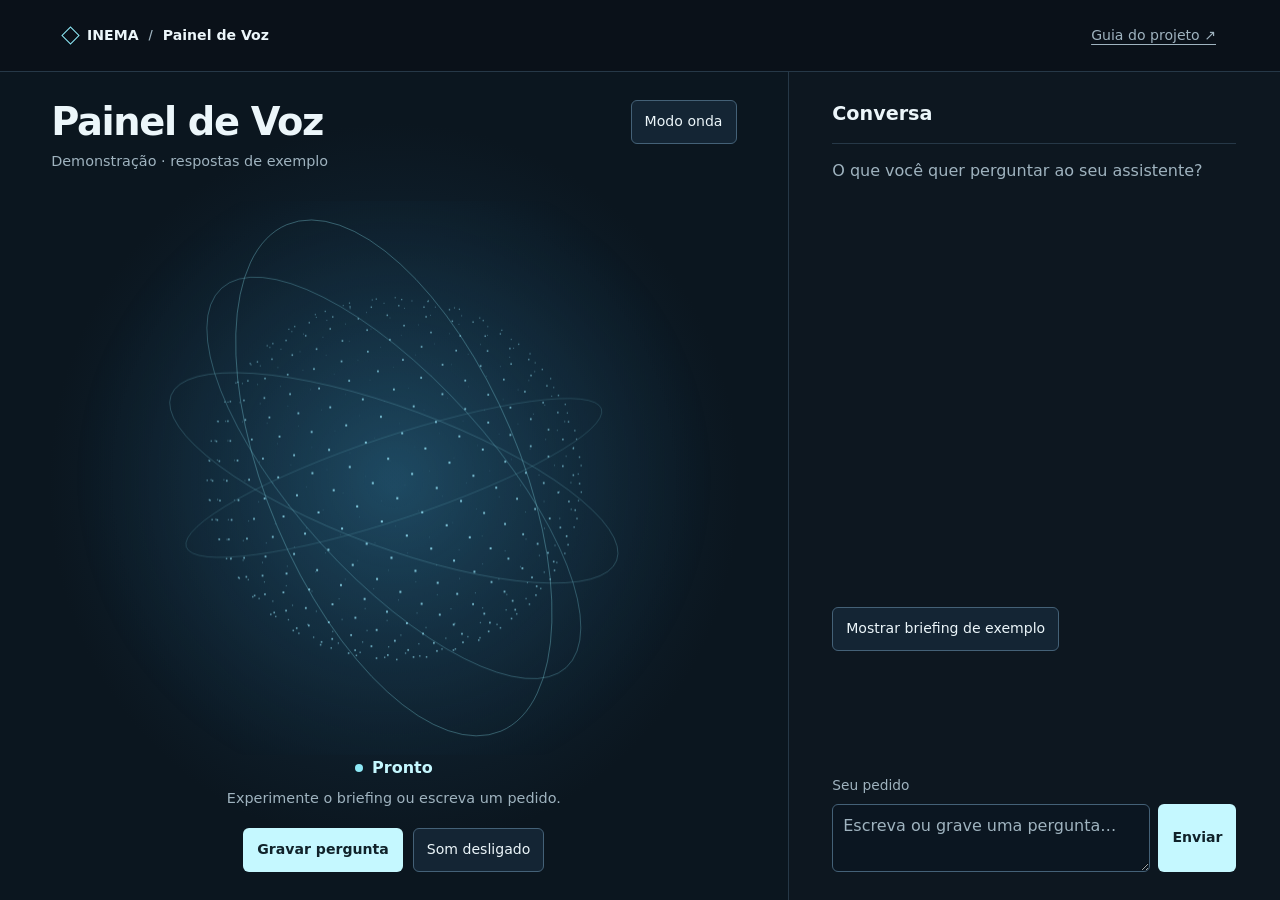
==== app/index.html @ 2c995bd8 "Cria Painel de Voz holográfico para assistentes locais" ====
<!doctype html>
<html lang="pt-BR">
<meta charset="utf-8">
<meta name="viewport" content="width=device-width, initial-scale=1">
<meta name="theme-color" content="#0a1119">
<title>Painel de Voz · INEMA</title>
<link rel="stylesheet" href="style.css">
<header class="top">
  <a href="../guia/" class="brand"><span aria-hidden="true"></span> INEMA <small> / </small> Painel de Voz</a>
  <a href="../guia/">Guia do projeto ↗</a>
</header>
<main>
  <section class="stage" aria-labelledby="title">
    <div class="stage-top">
      <div><h1 id="title">Painel de Voz</h1><p id="mode">Demonstração · respostas de exemplo</p></div>
      <button id="visual" type="button" aria-pressed="false">Modo onda</button>
    </div>
    <canvas id="hologram" aria-hidden="true"></canvas>
    <div class="instrument">
      <div class="signal"><span></span><strong id="state" role="status">Pronto</strong></div>
      <p id="hint">Experimente o briefing ou escreva um pedido.</p>
      <div class="actions">
        <button id="mic" type="button" aria-pressed="false">Gravar pergunta</button>
        <button id="voice" type="button" aria-pressed="false">Som desligado</button>
      </div>
    </div>
  </section>
  <section class="conversation" aria-labelledby="conversation-title">
    <h2 id="conversation-title">Conversa</h2>
    <div id="log" role="log" aria-label="Mensagens da conversa"><p class="empty">O que você quer perguntar ao seu assistente?</p></div>
    <button id="example" type="button">Mostrar briefing de exemplo</button>
    <form>
      <label for="message">Seu pedido</label>
      <div class="composer"><textarea rows="2" id="message" maxlength="4000" placeholder="Escreva ou grave uma pergunta…" required></textarea><button id="send" type="submit">Enviar</button></div>
    </form>
  </section>
</main>
<script type="module" src="panel.js"></script>
</html>
---- app/style.css ----
:root{color-scheme:dark;--bg:#0a1119;--deep:#0d1720;--line:#263847;--text:#ecf6fa;--dim:#9fb3bf;--signal:#8ee9f6;--accent:#c5f8ff;font:16px/1.5 system-ui,sans-serif}
*{box-sizing:border-box}
body{margin:0;background:var(--bg);color:var(--text)}
a{color:inherit;text-underline-offset:.27em}
a,button,textarea{-webkit-tap-highlight-color:transparent}
:focus-visible{outline:2px solid var(--accent);outline-offset:4px}
.top{display:flex;align-items:center;justify-content:space-between;gap:12px;padding:20px clamp(16px,5vw,64px);min-height:72px;border-bottom:1px solid var(--line);font-size:.88rem}
.brand{display:flex;align-items:center;gap:10px;text-decoration:none;font-weight:700}
.brand span{display:inline-block;width:13px;height:13px;transform:rotate(45deg);border:1px solid var(--signal)}
.brand small,.top>a:last-child{color:var(--dim)}
main{display:grid;grid-template-columns:minmax(0,1.6fr) minmax(300px,1fr);min-height:calc(100vh - 72px)}
.stage{min-height:620px;display:grid;grid-template-rows:auto minmax(245px,1fr) auto;position:relative;background:radial-gradient(ellipse at center,#153044 0%,#0b161f 62%);overflow:hidden}
.stage-top,.instrument{position:relative;z-index:1;padding:28px clamp(16px,4vw,52px)}
.stage-top{display:flex;align-items:flex-start;justify-content:space-between;gap:12px}
h1,h2,p{margin:0}h1{font-size:clamp(1.6rem,3vw,2.7rem);line-height:1.12;letter-spacing:-.035em}
#mode,#hint{color:var(--dim);font-size:.9rem;margin-top:8px}
canvas{width:100%;height:100%;min-height:0;display:block}
.instrument{text-align:center;padding-top:0}
.signal{display:inline-flex;align-items:center;gap:9px;color:var(--accent)}
.signal span{height:8px;width:8px;border-radius:50%;background:var(--signal)}
[data-state=error] .signal span{background:#ffc58f;box-shadow:none}
.actions{display:flex;justify-content:center;flex-wrap:wrap;gap:10px;margin-top:18px}
button{border:1px solid #446177;border-radius:6px;background:#142534;color:var(--text);padding:9px 13px;min-height:44px;font:inherit;font-size:.88rem;cursor:pointer}
button:hover{background:#203b51}
button:disabled{opacity:.6;cursor:wait}
button[aria-pressed=true]{border-color:var(--signal)}
#mic,#send{background:var(--accent);border-color:transparent;color:#10222a;font-weight:750}
#mic:hover,#send:hover{background:#fff}
.conversation{min-width:0;padding:28px clamp(16px,3.4vw,44px);background:var(--deep);border-left:1px solid var(--line);display:flex;flex-direction:column;gap:14px}
h2{font-size:1.2rem}
#log{border-top:1px solid var(--line);height:clamp(180px,50vh,480px);overflow:auto;padding:15px 4px 15px 0;scrollbar-color:#466273 transparent}
.empty{color:var(--dim)}
.message{border-bottom:1px solid var(--line);padding:12px 0;overflow-wrap:anywhere}
.message strong{display:block;font-size:.82rem;color:var(--signal);margin-bottom:4px}
.message[data-role=user] strong{color:#d9c9fc}
.message p{white-space:pre-wrap}
#example{align-self:flex-start}
form{margin-top:auto}
label{display:block;font-size:.86rem;color:var(--dim);margin-bottom:8px}
.composer{display:flex;align-items:stretch;gap:8px}
textarea{width:100%;min-width:0;resize:vertical;border:1px solid #446177;background:#0b1621;padding:9px 10px;border-radius:6px;color:inherit;font:inherit}
textarea::placeholder{color:#9fb3bf}
@media(max-width:760px){main{display:block}.stage{min-height:490px}.stage-top,.instrument,.conversation{padding:18px 16px}.conversation{border-left:0;border-top:1px solid var(--line)}#log{height:230px}}
@media(max-width:380px){.brand{gap:7px}.top{font-size:.78rem}}
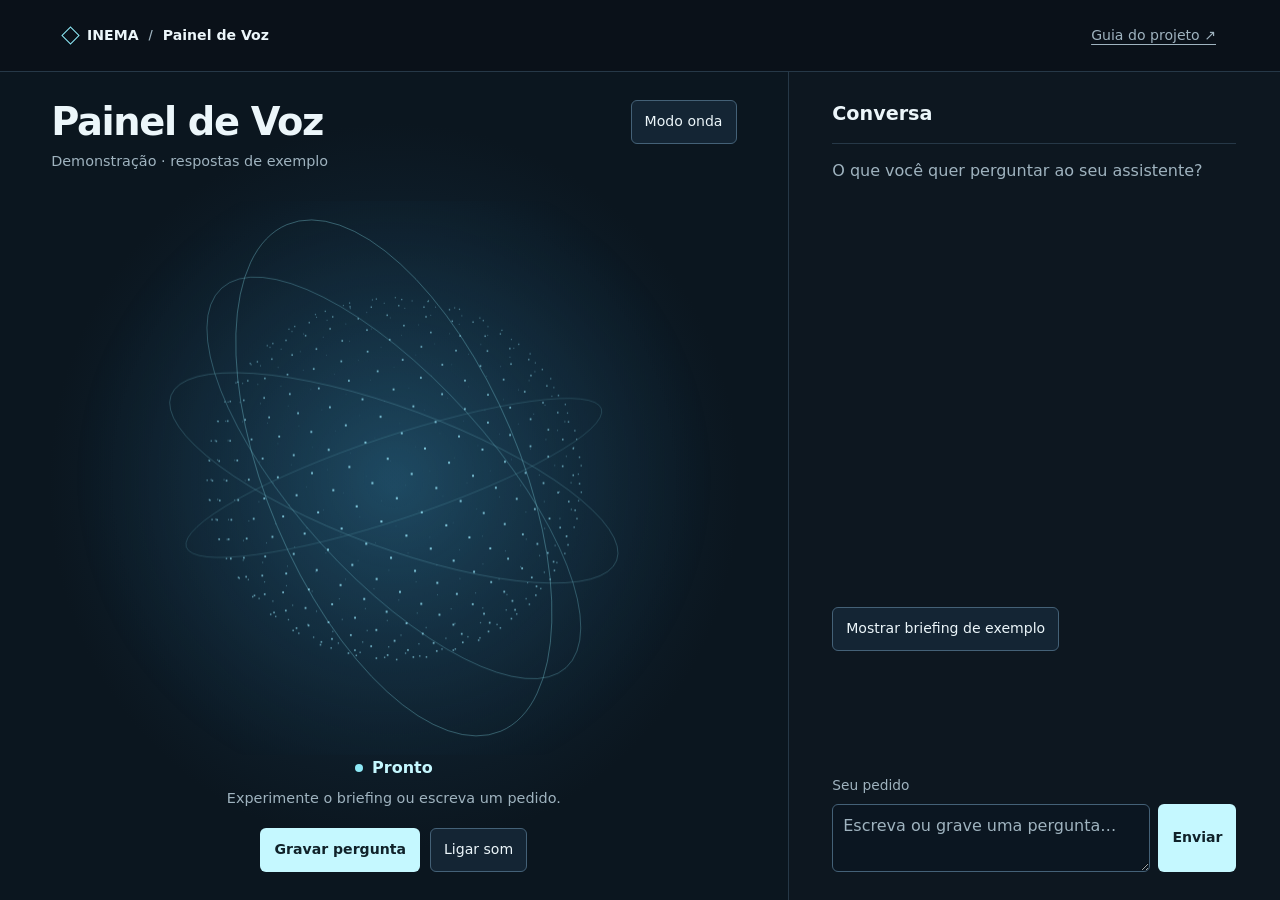
==== commit 2f1ef123: "Esclarece a demonstração e completa o guia de instalação" ====
--- a/app/index.html
+++ b/app/index.html
@@ -21,7 +21,7 @@
       <p id="hint">Experimente o briefing ou escreva um pedido.</p>
       <div class="actions">
         <button id="mic" type="button" aria-pressed="false">Gravar pergunta</button>
-        <button id="voice" type="button" aria-pressed="false">Som desligado</button>
+        <button id="voice" type="button" aria-pressed="false">Ligar som</button>
       </div>
     </div>
   </section>
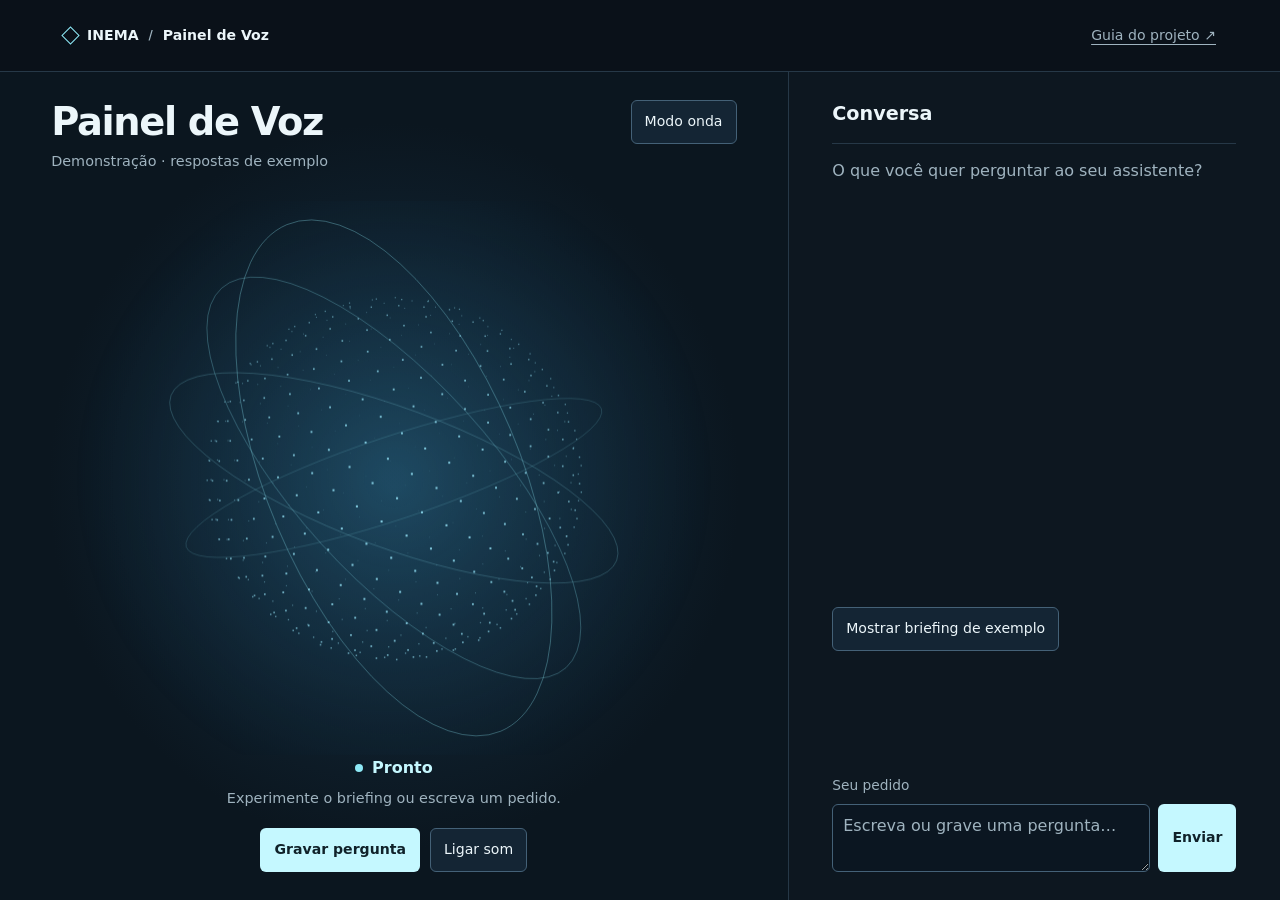
==== commit 1fd50469: "Inclui instalação do português e exercício de plugin" ====
--- a/app/index.html
+++ b/app/index.html
@@ -18,8 +18,9 @@
     <canvas id="hologram" aria-hidden="true"></canvas>
     <div class="instrument">
       <div class="signal"><span></span><strong id="state" role="status">Pronto</strong></div>
-      <p id="hint">Experimente o briefing ou escreva um pedido.</p>
+      <p id="hint" aria-live="polite">Experimente o briefing ou escreva um pedido.</p>
       <div class="actions">
+        <button id="language" type="button" hidden>Baixar português para o microfone</button>
         <button id="mic" type="button" aria-pressed="false">Gravar pergunta</button>
         <button id="voice" type="button" aria-pressed="false">Ligar som</button>
       </div>
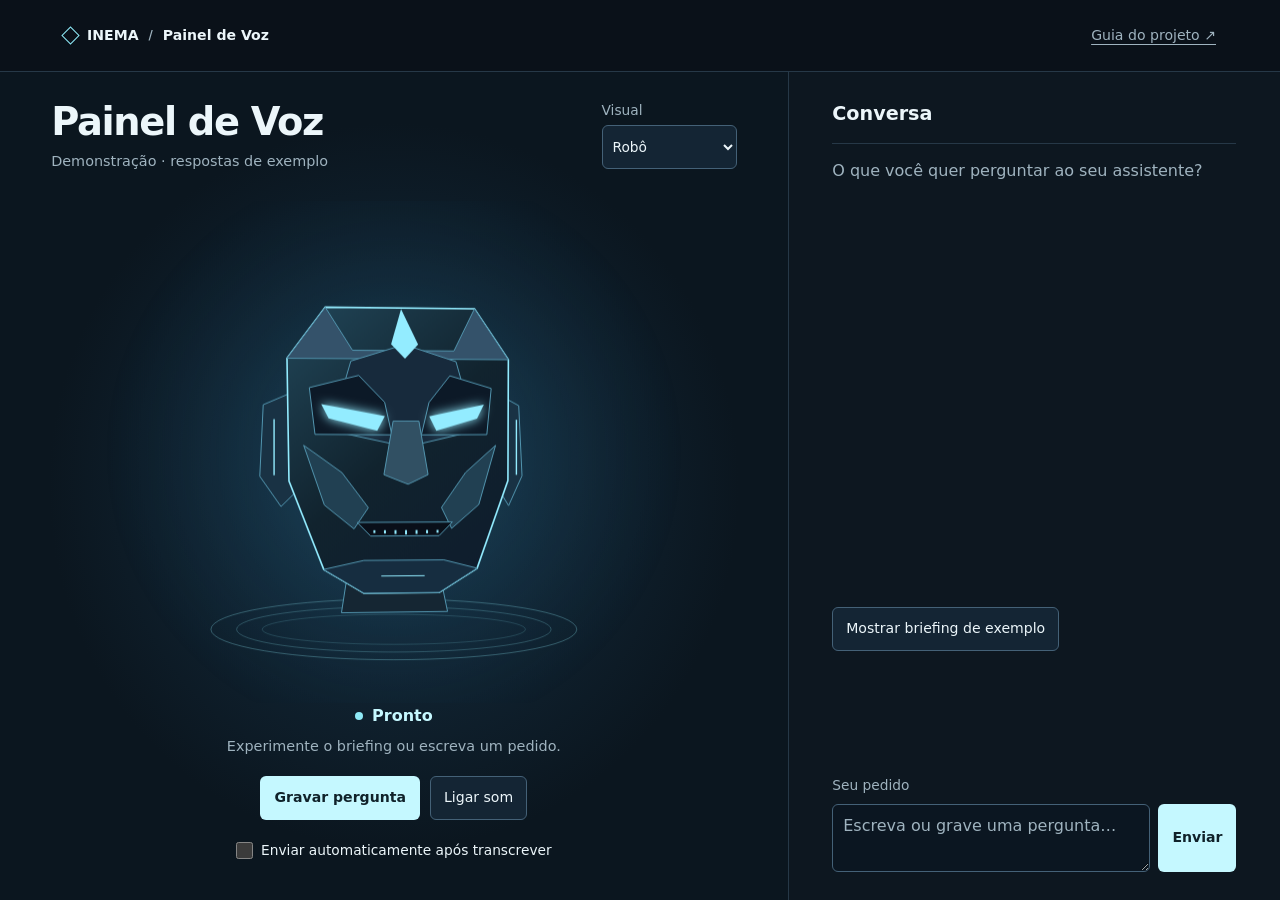
==== commit 4e071920: "Adiciona envio por voz opcional e avatares reativos ao áudio" ====
--- a/app/index.html
+++ b/app/index.html
@@ -13,7 +13,14 @@
   <section class="stage" aria-labelledby="title">
     <div class="stage-top">
       <div><h1 id="title">Painel de Voz</h1><p id="mode">Demonstração · respostas de exemplo</p></div>
-      <button id="visual" type="button" aria-pressed="false">Modo onda</button>
+      <label class="visual-choice" for="visual">Visual
+        <select id="visual">
+          <option value="robot">Robô</option>
+          <option value="robot-f">Mulher-robô</option>
+          <option value="wave">Onda de áudio</option>
+          <option value="core">Núcleo</option>
+        </select>
+      </label>
     </div>
     <canvas id="hologram" aria-hidden="true"></canvas>
     <div class="instrument">
@@ -24,6 +31,7 @@
         <button id="mic" type="button" aria-pressed="false">Gravar pergunta</button>
         <button id="voice" type="button" aria-pressed="false">Ligar som</button>
       </div>
+      <label class="voice-option"><input id="auto-send" type="checkbox"> Enviar automaticamente após transcrever</label>
     </div>
   </section>
   <section class="conversation" aria-labelledby="conversation-title">
--- a/app/style.css
+++ b/app/style.css
@@ -2,7 +2,7 @@
 *{box-sizing:border-box}
 body{margin:0;background:var(--bg);color:var(--text)}
 a{color:inherit;text-underline-offset:.27em}
-a,button,textarea{-webkit-tap-highlight-color:transparent}
+a,button,select,textarea{-webkit-tap-highlight-color:transparent}
 :focus-visible{outline:2px solid var(--accent);outline-offset:4px}
 .top{display:flex;align-items:center;justify-content:space-between;gap:12px;padding:20px clamp(16px,5vw,64px);min-height:72px;border-bottom:1px solid var(--line);font-size:.88rem}
 .brand{display:flex;align-items:center;gap:10px;text-decoration:none;font-weight:700}
@@ -20,6 +20,10 @@
 .signal span{height:8px;width:8px;border-radius:50%;background:var(--signal)}
 [data-state=error] .signal span{background:#ffc58f;box-shadow:none}
 .actions{display:flex;justify-content:center;flex-wrap:wrap;gap:10px;margin-top:18px}
+.visual-choice{margin:0;min-width:0;color:var(--dim)}
+.visual-choice select{display:block;min-height:44px;max-width:100%;margin-top:4px;padding:8px 6px;border:1px solid #446177;border-radius:6px;background:#142534;color:var(--text);font:inherit}
+.voice-option{display:flex;justify-content:center;align-items:center;gap:8px;width:fit-content;margin:8px auto 0;padding:8px 0;min-height:44px;cursor:pointer;color:var(--text)}
+.voice-option input{margin:0;accent-color:var(--signal);width:17px;height:17px;flex:none}
 button{border:1px solid #446177;border-radius:6px;background:#142534;color:var(--text);padding:9px 13px;min-height:44px;font:inherit;font-size:.88rem;cursor:pointer}
 button:hover{background:#203b51}
 button:disabled{opacity:.6;cursor:wait}
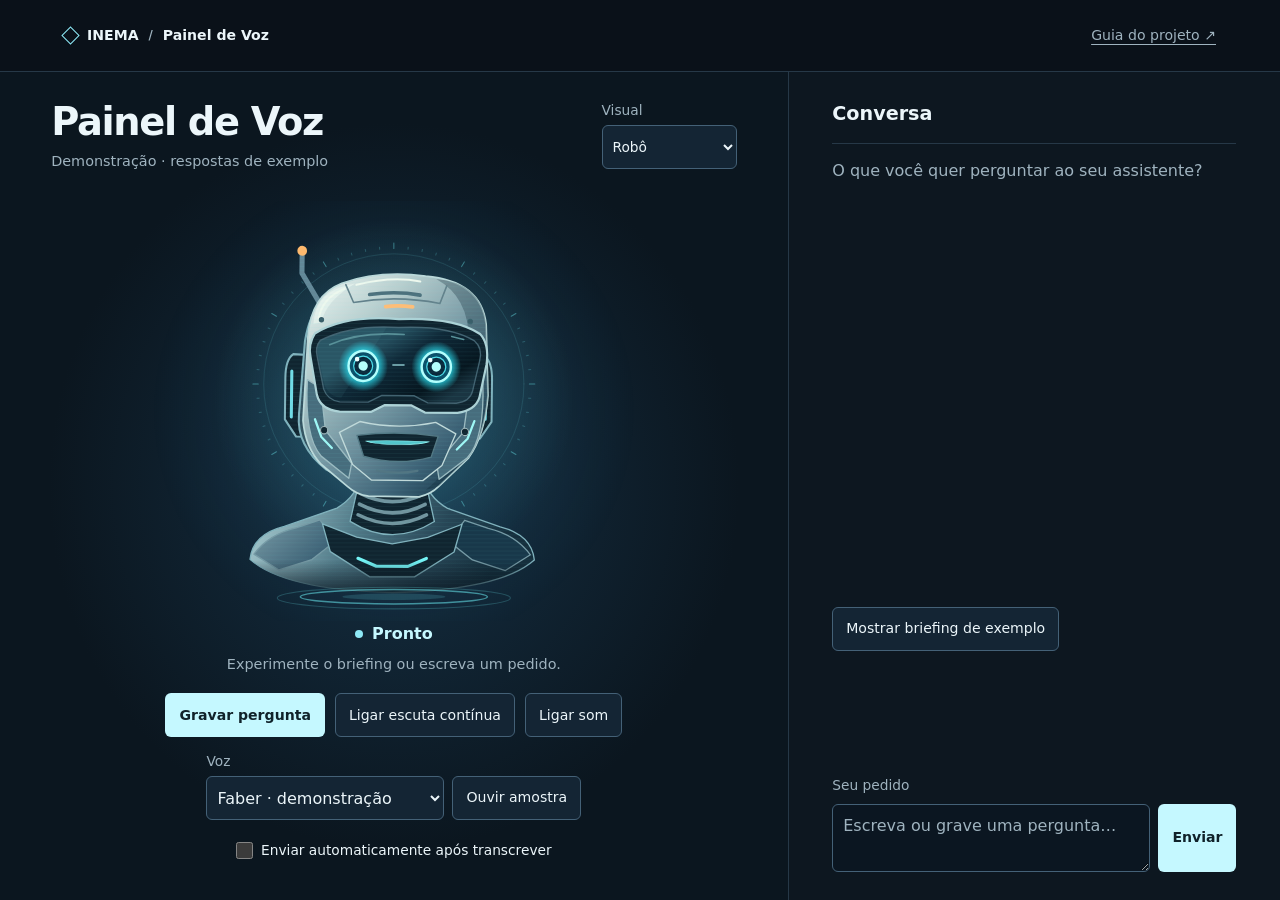
==== commit 51edc66a: "Melhora os avatares e adiciona escolha de voz e escuta contínua" ====
--- a/app/index.html
+++ b/app/index.html
@@ -29,7 +29,12 @@
       <div class="actions">
         <button id="language" type="button" hidden>Baixar português para o microfone</button>
         <button id="mic" type="button" aria-pressed="false">Gravar pergunta</button>
+        <button id="listen" type="button" aria-pressed="false">Ligar escuta contínua</button>
         <button id="voice" type="button" aria-pressed="false">Ligar som</button>
+      </div>
+      <div class="voice-settings">
+        <div class="visual-choice"><label for="voice-choice">Voz</label><select id="voice-choice"></select></div>
+        <button id="voice-preview" type="button">Ouvir amostra</button>
       </div>
       <label class="voice-option"><input id="auto-send" type="checkbox"> Enviar automaticamente após transcrever</label>
     </div>
@@ -40,7 +45,7 @@
     <button id="example" type="button">Mostrar briefing de exemplo</button>
     <form>
       <label for="message">Seu pedido</label>
-      <div class="composer"><textarea rows="2" id="message" maxlength="4000" placeholder="Escreva ou grave uma pergunta…" required></textarea><button id="send" type="submit">Enviar</button></div>
+      <div class="composer"><textarea rows="2" id="message" maxlength="12000" placeholder="Escreva ou grave uma pergunta…" required></textarea><button id="send" type="submit">Enviar</button></div>
     </form>
   </section>
 </main>
--- a/app/style.css
+++ b/app/style.css
@@ -22,6 +22,9 @@
 .actions{display:flex;justify-content:center;flex-wrap:wrap;gap:10px;margin-top:18px}
 .visual-choice{margin:0;min-width:0;color:var(--dim)}
 .visual-choice select{display:block;min-height:44px;max-width:100%;margin-top:4px;padding:8px 6px;border:1px solid #446177;border-radius:6px;background:#142534;color:var(--text);font:inherit}
+.voice-settings{display:flex;justify-content:center;align-items:end;flex-wrap:wrap;gap:8px;margin-top:14px}
+.voice-settings label{text-align:left;margin:0}
+.voice-settings select{max-width:min(240px,80vw)}
 .voice-option{display:flex;justify-content:center;align-items:center;gap:8px;width:fit-content;margin:8px auto 0;padding:8px 0;min-height:44px;cursor:pointer;color:var(--text)}
 .voice-option input{margin:0;accent-color:var(--signal);width:17px;height:17px;flex:none}
 button{border:1px solid #446177;border-radius:6px;background:#142534;color:var(--text);padding:9px 13px;min-height:44px;font:inherit;font-size:.88rem;cursor:pointer}
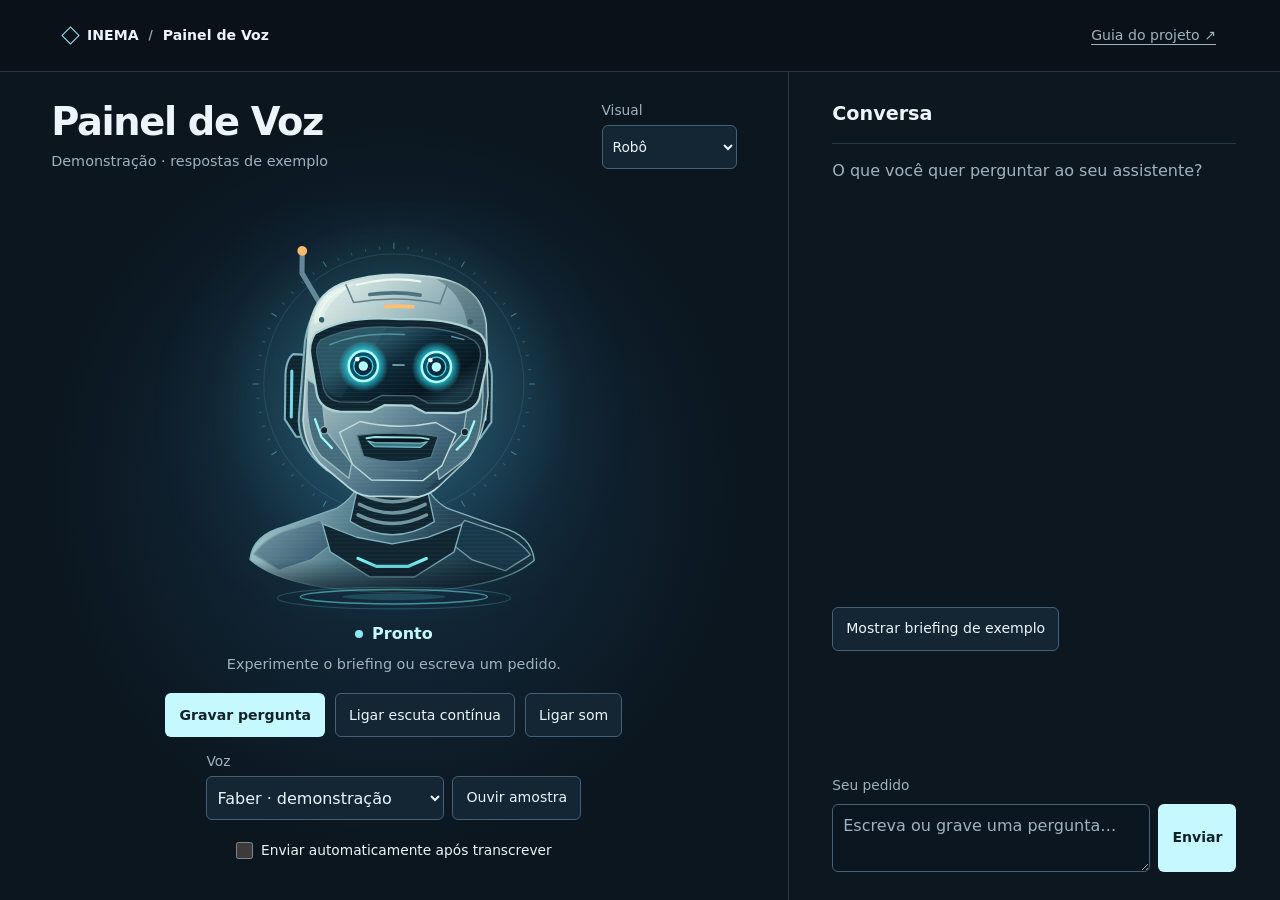
==== commit 1a4f5806: "Adiciona rosto holográfico em malha 3D ao seletor" ====
--- a/app/index.html
+++ b/app/index.html
@@ -17,6 +17,7 @@
         <select id="visual">
           <option value="robot">Robô</option>
           <option value="robot-f">Mulher-robô</option>
+          <option value="human">Rosto 3D</option>
           <option value="wave">Onda de áudio</option>
           <option value="core">Núcleo</option>
         </select>
